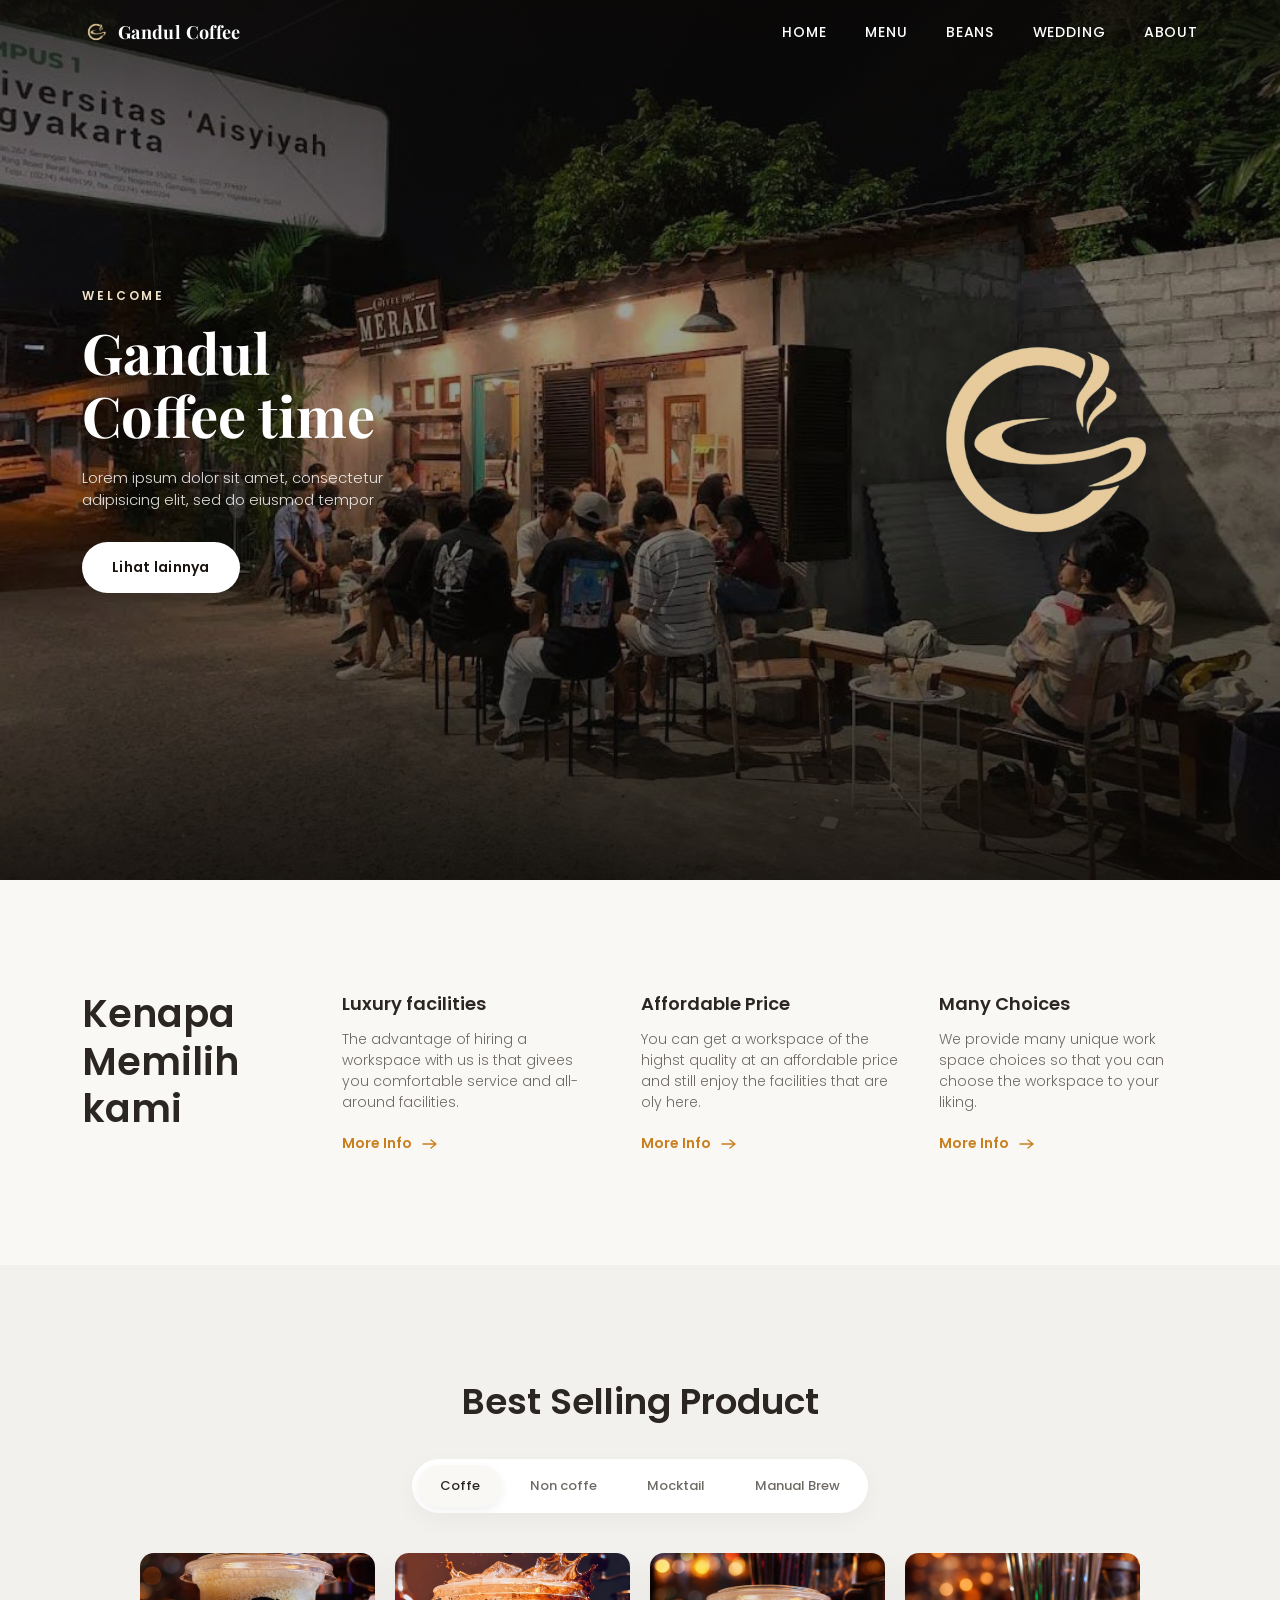
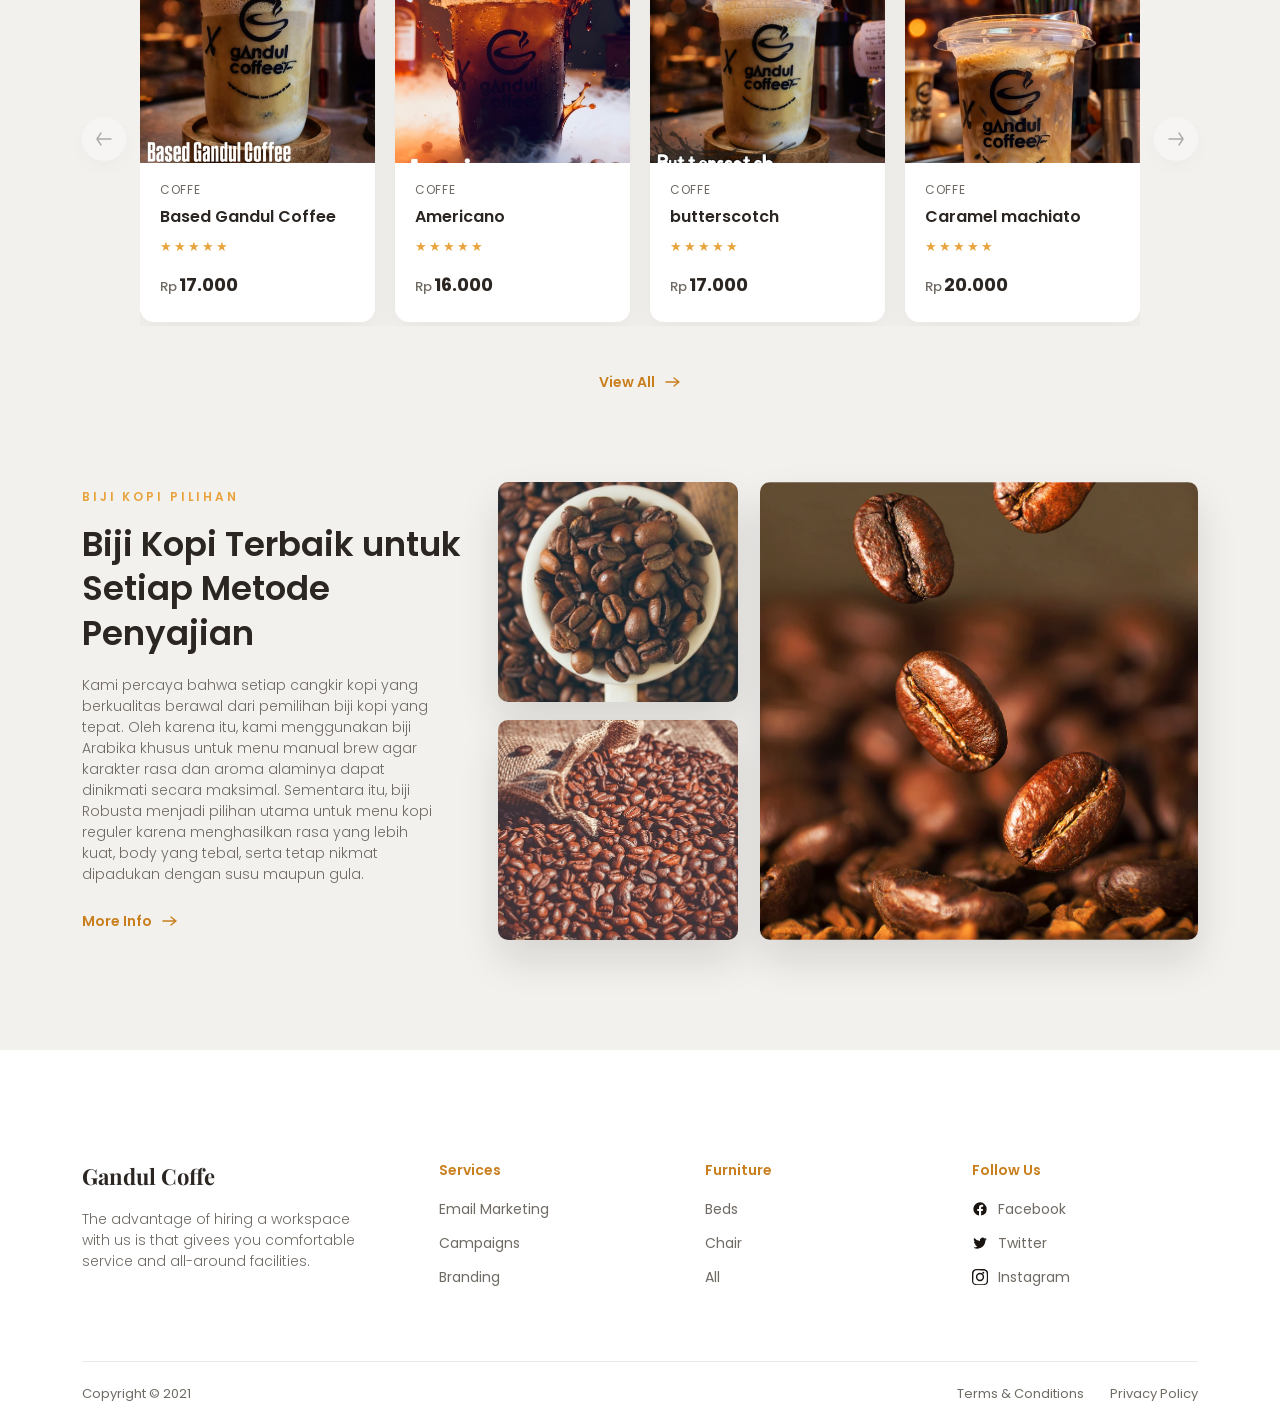
==== user/landing_page.html @ f74d9c8c "landing page" ====
<!DOCTYPE html>
<html lang="id">
<head>
<meta charset="UTF-8">
<meta name="viewport" content="width=device-width, initial-scale=1.0">
<title>Gandul Coffee Time</title>
<link rel="stylesheet" href="../css/landing_page.css">
</head>
<body>

<!-- ===================== HERO ===================== -->
<section class="hero" id="home">

  <div class="hero-slides">
    <div class="hero-slide slide-1" style="background-image: url('../img/coffe.jpeg');"></div>
    <!-- Add a second location photo, then re-add this slide:
    <div class="hero-slide slide-2" style="background-image: url('../img/hero2.jpg');"></div>
    -->
  </div>

  <header class="site-header">
    <div class="container nav-wrap">
      <a href="#home" class="nav-logo">
        <img src="../img/logo.png" alt="">
        Gandul Coffee
      </a>

      <nav class="main-nav">
        <ul>
          <li><a href="#home">Home</a></li>
          <li><a href="#menu">Menu</a></li>
          <li><a href="#beans">Beans</a></li>
          <li><a href="#wedding">Wedding</a></li>
          <li><a href="#about">About</a></li>
        </ul>
      </nav>

      <button class="nav-toggle" aria-label="Buka menu" aria-expanded="false">
        <span></span>
        <span></span>
        <span></span>
      </button>
    </div>
  </header>

  <div class="nav-backdrop"></div>

  <div class="hero-content container">
    <div class="hero-grid">
      <div class="hero-text">
        <span class="eyebrow">Welcome</span>
        <h1 class="hero-title">Gandul<br>Coffee time</h1>
        <p class="hero-desc">Lorem ipsum dolor sit amet, consectetur adipisicing elit, sed do eiusmod tempor</p>
        <button class="btn-pill">Lihat lainnya</button>
      </div>
      <div class="hero-emblem">
        <img src="../img/logo.png" alt="Logo Gandul Coffee">
      </div>
    </div>
  </div>

  <div class="hero-dots">
    <span></span>
    <span></span>
  </div>
</section>

<!-- ===================== WHY CHOOSING US ===================== -->
<section class="why-section">
  <div class="container why-grid">
    <div class="why-heading">
      <h2>Kenapa<br>Memilih kami</h2>
    </div>

    <div class="why-item">
      <h3>Luxury facilities</h3>
      <p>The advantage of hiring a workspace with us is that givees you comfortable service and all-around facilities.</p>
      <a href="#" class="link-arrow">More Info
        <svg width="16" height="10" viewBox="0 0 16 10" fill="none"><path d="M1 5h13M9 1l5 4-5 4" stroke="currentColor" stroke-width="1.4" stroke-linecap="round" stroke-linejoin="round"/></svg>
      </a>
    </div>

    <div class="why-item">
      <h3>Affordable Price</h3>
      <p>You can get a workspace of the highst quality at an affordable price and still enjoy the facilities that are oly here.</p>
      <a href="#" class="link-arrow">More Info
        <svg width="16" height="10" viewBox="0 0 16 10" fill="none"><path d="M1 5h13M9 1l5 4-5 4" stroke="currentColor" stroke-width="1.4" stroke-linecap="round" stroke-linejoin="round"/></svg>
      </a>
    </div>

    <div class="why-item">
      <h3>Many Choices</h3>
      <p>We provide many unique work space choices so that you can choose the workspace to your liking.</p>
      <a href="#" class="link-arrow">More Info
        <svg width="16" height="10" viewBox="0 0 16 10" fill="none"><path d="M1 5h13M9 1l5 4-5 4" stroke="currentColor" stroke-width="1.4" stroke-linecap="round" stroke-linejoin="round"/></svg>
      </a>
    </div>
  </div>
</section>

<!-- ===================== BEST SELLING PRODUCT ===================== -->
<section class="products-section" id="menu">
  <div class="container">
    <h2 class="section-title">Best Selling Product</h2>

    <div class="tab-pills">
      <button class="active">Coffe</button>
      <button>Non coffe</button>
      <button>Mocktail</button>
      <button>Manual Brew</button>
    </div>

    <div class="products-row">
      <button class="slider-arrow" aria-label="Previous">
        <svg width="16" height="14" viewBox="0 0 16 14" fill="none"><path d="M15 7H1M5 1L1 7l4 6" stroke="currentColor" stroke-width="1.4" stroke-linecap="round" stroke-linejoin="round"/></svg>
      </button>

      <div class="product-grid">
        <div class="product-card">
          <div class="product-img"><img src="../img/based.jpeg" alt="Sakarias Armchair"></div>
          <div class="product-info">
            <div class="product-cat">Coffe</div>
            <div class="product-name">Based Gandul Coffee</div>
            <div class="product-stars">★★★★★</div>
            <div class="product-price"><span>Rp</span>17.000</div>
          </div>
        </div>

        <div class="product-card">
          <div class="product-img"><img src="../img/americano.jpeg" alt="Baltsar Chair"></div>
          <div class="product-info">
            <div class="product-cat">Coffe</div>
            <div class="product-name">Americano</div>
            <div class="product-stars">★★★★★</div>
            <div class="product-price"><span>Rp</span>16.000</div>
          </div>
        </div>

        <div class="product-card">
          <div class="product-img"><img src="../img/butterscotch.jpeg" alt="Anjay Chair"></div>
          <div class="product-info">
            <div class="product-cat">Coffe</div>
            <div class="product-name">butterscotch</div>
            <div class="product-stars">★★★★★</div>
            <div class="product-price"><span>Rp</span>17.000</div>
          </div>
        </div>

        <div class="product-card">
          <div class="product-img"><img src="../img/machiato.jpeg" alt="Nyantuy Chair"></div>
          <div class="product-info">
            <div class="product-cat">Coffe</div>
            <div class="product-name">Caramel machiato</div>
            <div class="product-stars">★★★★★</div>
            <div class="product-price"><span>Rp</span>20.000</div>
          </div>
        </div>
      </div>

      <button class="slider-arrow" aria-label="Next">
        <svg width="16" height="14" viewBox="0 0 16 14" fill="none"><path d="M1 7h14M11 1l4 6-4 6" stroke="currentColor" stroke-width="1.4" stroke-linecap="round" stroke-linejoin="round"/></svg>
      </button>
    </div>

    <div class="view-all-wrap">
      <a href="#" class="link-arrow">View All
        <svg width="16" height="10" viewBox="0 0 16 10" fill="none"><path d="M1 5h13M9 1l5 4-5 4" stroke="currentColor" stroke-width="1.4" stroke-linecap="round" stroke-linejoin="round"/></svg>
      </a>
    </div>
  </div>
</section>

<!-- ===================== BEANS / MATERIALS ===================== -->
<section class="beans-section" id="beans">
  <div class="container beans-grid">
    <div class="beans-text">
      <span class="eyebrow">BIJI KOPI PILIHAN</span>
      <h2>Biji Kopi Terbaik untuk Setiap Metode Penyajian</h2>
      <p>Kami percaya bahwa setiap cangkir kopi yang berkualitas berawal dari pemilihan biji kopi yang tepat. Oleh karena itu, kami menggunakan biji Arabika khusus untuk menu manual brew agar karakter rasa dan aroma alaminya dapat dinikmati secara maksimal. Sementara itu, biji Robusta menjadi pilihan utama untuk menu kopi reguler karena menghasilkan rasa yang lebih kuat, body yang tebal, serta tetap nikmat dipadukan dengan susu maupun gula.</p>
      <a href="#" class="link-arrow">More Info
        <svg width="16" height="10" viewBox="0 0 16 10" fill="none"><path d="M1 5h13M9 1l5 4-5 4" stroke="currentColor" stroke-width="1.4" stroke-linecap="round" stroke-linejoin="round"/></svg>
      </a>
    </div>

    <div class="beans-stack">
      <img src="../img/robusta 2.jpg" alt="Living room furniture">
      <img src="../img/robusta 3.jpg" alt="Sofa interior">
    </div>

    <div class="beans-feature">
      <img src="../img/robusta.webp" alt="Dining table and chairs">
    </div>
  </div>
</section>

<!-- ===================== FOOTER ===================== -->
<footer class="site-footer" id="about">
  <div class="container">
    <div class="footer-grid">
      <div class="footer-brand">
        <h3>Gandul Coffe</h3>
        <p>The advantage of hiring a workspace with us is that givees you comfortable service and all-around facilities.</p>
      </div>

      <div class="footer-col">
        <h4>Services</h4>
        <ul>
          <li>Email Marketing</li>
          <li>Campaigns</li>
          <li>Branding</li>
        </ul>
      </div>

      <div class="footer-col">
        <h4>Furniture</h4>
        <ul>
          <li>Beds</li>
          <li>Chair</li>
          <li>All</li>
        </ul>
      </div>

      <div class="footer-col social">
        <h4>Follow Us</h4>
        <ul>
          <li>
            <svg viewBox="0 0 24 24"><path d="M22 12a10 10 0 1 0-11.5 9.9v-7H7.9V12h2.6V9.8c0-2.6 1.5-4 3.9-4 1.1 0 2.3.2 2.3.2v2.5h-1.3c-1.3 0-1.7.8-1.7 1.6V12h2.9l-.5 2.9h-2.4v7A10 10 0 0 0 22 12z"/></svg>
            Facebook
          </li>
          <li>
            <svg viewBox="0 0 24 24"><path d="M22 5.9c-.7.3-1.5.6-2.3.7.8-.5 1.5-1.3 1.8-2.3-.8.5-1.7.8-2.6 1a4.1 4.1 0 0 0-7 3.7A11.6 11.6 0 0 1 3.4 4.6a4.1 4.1 0 0 0 1.3 5.5c-.7 0-1.3-.2-1.9-.5v.1c0 2 1.4 3.6 3.3 4a4.1 4.1 0 0 1-1.9.1c.5 1.6 2.1 2.8 3.9 2.9A8.2 8.2 0 0 1 2 18.6a11.6 11.6 0 0 0 6.3 1.9c7.5 0 11.7-6.3 11.7-11.7v-.5c.8-.6 1.5-1.3 2-2.1z"/></svg>
            Twitter
          </li>
          <li>
            <svg viewBox="0 0 24 24"><path d="M12 2.2c3.2 0 3.6 0 4.9.1 1.2.1 2 .2 2.4.4.6.2 1.1.6 1.5 1 .4.4.8.9 1 1.5.2.5.3 1.2.4 2.4.1 1.3.1 1.7.1 4.9s0 3.6-.1 4.9c-.1 1.2-.2 2-.4 2.4a4 4 0 0 1-1 1.5c-.4.4-.9.8-1.5 1-.5.2-1.2.3-2.4.4-1.3.1-1.7.1-4.9.1s-3.6 0-4.9-.1c-1.2-.1-2-.2-2.4-.4a4 4 0 0 1-1.5-1 4 4 0 0 1-1-1.5c-.2-.5-.3-1.2-.4-2.4C2.1 15.6 2.1 15.2 2.1 12s0-3.6.1-4.9c.1-1.2.2-2 .4-2.4.2-.6.6-1.1 1-1.5.4-.4.9-.8 1.5-1 .5-.2 1.2-.3 2.4-.4 1.3-.1 1.7-.1 4.9-.1zM12 0C8.7 0 8.3 0 7 .1c-1.3.1-2.2.2-3 .5-.8.3-1.5.7-2.2 1.4C1.1 2.7.7 3.4.4 4.2c-.3.8-.4 1.7-.5 3C-.1 8.5-.1 8.9-.1 12.2s0 3.7.1 5c.1 1.3.2 2.2.5 3 .3.8.7 1.5 1.4 2.2.7.7 1.4 1.1 2.2 1.4.8.3 1.7.4 3 .5 1.3.1 1.7.1 5 .1s3.7 0 5-.1c1.3-.1 2.2-.2 3-.5.8-.3 1.5-.7 2.2-1.4.7-.7 1.1-1.4 1.4-2.2.3-.8.4-1.7.5-3 .1-1.3.1-1.7.1-5s0-3.7-.1-5c-.1-1.3-.2-2.2-.5-3a5.8 5.8 0 0 0-1.4-2.2A5.8 5.8 0 0 0 20 .6c-.8-.3-1.7-.4-3-.5C15.7 0 15.3 0 12 0z"/><path d="M12 5.8a6.2 6.2 0 1 0 0 12.4 6.2 6.2 0 0 0 0-12.4zm0 10.2a4 4 0 1 1 0-8 4 4 0 0 1 0 8zM18.4 5.6a1.4 1.4 0 1 1-2.9 0 1.4 1.4 0 0 1 2.9 0z"/></svg>
            Instagram
          </li>
        </ul>
      </div>
    </div>

    <div class="footer-bottom">
      <div>Copyright © 2021</div>
      <div class="footer-bottom-links">
        <a href="#">Terms &amp; Conditions</a>
        <a href="#">Privacy Policy</a>
      </div>
    </div>
  </div>
</footer>

<script src="../js/landing_page.js"></script>
</body>
</html>
---- css/landing_page.css ----
/* ===================================
   Gandul Coffee — Landing Page Styles
   Mobile-first base, enhanced for tablet & desktop
   =================================== */

@import url('https://fonts.googleapis.com/css2?family=Playfair+Display:wght@500;600;700;800&family=Poppins:wght@300;400;500;600;700&display=swap');

:root {
  --color-dark: #1a1410;
  --color-cream: #faf8f5;
  --color-text: #2b2622;
  --color-text-muted: #6f6a64;
  --color-accent: #e8a33d;
  --color-accent-dark: #c97f1e;
  --color-card-bg: #ffffff;
  --color-section-bg: #f3f1ee;
  --font-display: 'Playfair Display', serif;
  --font-body: 'Poppins', sans-serif;
  --max-width: 1180px;

  /* spacing scale — shrinks automatically on small screens via clamp() */
  --section-pad: clamp(56px, 9vw, 110px);
  --container-pad: clamp(20px, 5vw, 32px);
}

* {
  margin: 0;
  padding: 0;
  box-sizing: border-box;
}

html {
  scroll-behavior: smooth;
}

body {
  font-family: var(--font-body);
  color: var(--color-text);
  background: var(--color-cream);
  line-height: 1.5;
  -webkit-font-smoothing: antialiased;
  overflow-x: hidden;
}

img {
  max-width: 100%;
  display: block;
}

a {
  text-decoration: none;
  color: inherit;
}

ul {
  list-style: none;
}

button {
  font-family: inherit;
}

:focus-visible {
  outline: 2px solid var(--color-accent);
  outline-offset: 3px;
}

.container {
  max-width: var(--max-width);
  margin: 0 auto;
  padding: 0 var(--container-pad);
}

.eyebrow {
  font-size: 12px;
  letter-spacing: 0.24em;
  text-transform: uppercase;
  font-weight: 600;
  color: var(--color-accent);
}

.link-arrow {
  display: inline-flex;
  align-items: center;
  gap: 10px;
  font-size: 14px;
  font-weight: 600;
  color: var(--color-accent-dark);
}

.link-arrow svg {
  transition: transform 0.25s ease;
  flex-shrink: 0;
}

.link-arrow:hover svg {
  transform: translateX(5px);
}

/* ===================================
   Header / Navigation
   =================================== */

.site-header {
  position: fixed;
  top: 0;
  left: 0;
  right: 0;
  z-index: 100;
  padding: 18px 0;
  transition: background 0.3s ease, padding 0.3s ease, box-shadow 0.3s ease;
}

.site-header.is-scrolled {
  background: rgba(26, 20, 16, 0.92);
  backdrop-filter: blur(8px);
  padding: 12px 0;
  box-shadow: 0 6px 20px rgba(0, 0, 0, 0.15);
}

.nav-wrap {
  display: flex;
  align-items: center;
  justify-content: space-between;
}

.nav-logo {
  display: flex;
  align-items: center;
  gap: 8px;
  color: #fff;
  font-family: var(--font-display);
  font-weight: 700;
  font-size: 18px;
  letter-spacing: 0.02em;
  z-index: 110;
}

.nav-logo img {
  width: 28px;
  height: 28px;
  object-fit: contain;
}

.nav-toggle {
  display: none;
  width: 40px;
  height: 40px;
  border: none;
  background: transparent;
  cursor: pointer;
  position: relative;
  z-index: 110;
  flex-direction: column;
  align-items: center;
  justify-content: center;
  gap: 5px;
}

.nav-toggle span {
  width: 24px;
  height: 2px;
  background: #fff;
  border-radius: 2px;
  transition: transform 0.3s ease, opacity 0.3s ease;
}

.nav-toggle.is-active span:nth-child(1) {
  transform: translateY(7px) rotate(45deg);
}

.nav-toggle.is-active span:nth-child(2) {
  opacity: 0;
}

.nav-toggle.is-active span:nth-child(3) {
  transform: translateY(-7px) rotate(-45deg);
}

.main-nav ul {
  display: flex;
  gap: clamp(20px, 3vw, 48px);
}

.main-nav a {
  color: #fff;
  font-size: 14px;
  font-weight: 500;
  letter-spacing: 0.06em;
  text-transform: uppercase;
  position: relative;
  padding-bottom: 4px;
}

.main-nav a::after {
  content: '';
  position: absolute;
  left: 0;
  bottom: 0;
  width: 0;
  height: 1px;
  background: var(--color-accent);
  transition: width 0.25s ease;
}

.main-nav a:hover::after {
  width: 100%;
}

/* ===================================
   Hero / Auto-sliding background
   =================================== */

.hero {
  position: relative;
  height: 100vh;
  min-height: 540px;
  max-height: 880px;
  overflow: hidden;
  display: flex;
  align-items: center;
}

.hero-slides {
  position: absolute;
  inset: 0;
  z-index: 0;
}

.hero-slide {
  position: absolute;
  inset: 0;
  background-size: cover;
  background-position: center;
  opacity: 0;
}

/* Single-photo mode: a slow continuous Ken Burns drift keeps the hero
   feeling alive even with only one location photo available. Add a
   second .hero-slide (slide-2) + matching image and this rule set
   automatically turns into a real two-slide crossfade — see js/landing_page.js */
.hero-slide.is-only-slide {
  opacity: 1;
  animation: kenBurns 18s ease-in-out infinite alternate;
}

.hero-slide.slide-1.has-sibling {
  animation: heroFade 14s infinite;
  animation-delay: 0s;
}

.hero-slide.slide-2.has-sibling {
  animation: heroFade 14s infinite;
  animation-delay: 7s;
}

@keyframes heroFade {
  0%    { opacity: 0; transform: scale(1.06); }
  4%    { opacity: 1; transform: scale(1.06); }
  46%   { opacity: 1; transform: scale(1.12); }
  50%   { opacity: 0; transform: scale(1.12); }
  100%  { opacity: 0; transform: scale(1.06); }
}

@keyframes kenBurns {
  0%   { transform: scale(1.04) translate(0, 0); }
  100% { transform: scale(1.14) translate(-1.5%, -1%); }
}

.hero::before {
  content: '';
  position: absolute;
  inset: 0;
  background: linear-gradient(
    180deg,
    rgba(10, 8, 6, 0.8) 0%,
    rgba(10, 8, 6, 0.38) 32%,
    rgba(10, 8, 6, 0.5) 70%,
    rgba(10, 8, 6, 0.85) 100%
  );
  z-index: 1;
}

.hero-dots {
  position: absolute;
  bottom: 22px;
  left: 50%;
  transform: translateX(-50%);
  display: flex;
  gap: 10px;
  z-index: 3;
}

.hero-dots span {
  width: 7px;
  height: 7px;
  border-radius: 50%;
  background: rgba(255, 255, 255, 0.4);
}

.hero-dots.has-sibling span {
  animation: dotPulse 14s infinite;
}

.hero-dots span:nth-child(1) { animation-delay: 0s; }
.hero-dots span:nth-child(2) { animation-delay: 7s; }

@keyframes dotPulse {
  0%   { background: var(--color-accent); width: 22px; border-radius: 4px; }
  46%  { background: var(--color-accent); width: 22px; border-radius: 4px; }
  50%  { background: rgba(255,255,255,0.4); width: 7px; border-radius: 50%; }
  96%  { background: rgba(255,255,255,0.4); width: 7px; border-radius: 50%; }
  100% { background: rgba(255,255,255,0.4); width: 7px; border-radius: 50%; }
}

.hero-content {
  position: relative;
  z-index: 2;
  width: 100%;
}

.hero-grid {
  display: grid;
  grid-template-columns: 1.4fr 1fr;
  align-items: center;
  gap: 24px;
}

.hero-text {
  max-width: 480px;
}

.hero-text .eyebrow {
  color: #f1e3c8;
  display: block;
  margin-bottom: 16px;
}

.hero-title {
  font-family: var(--font-display);
  font-weight: 700;
  font-size: clamp(34px, 6vw, 56px);
  line-height: 1.12;
  color: #fff;
  margin-bottom: 20px;
}

.hero-desc {
  color: rgba(255, 255, 255, 0.85);
  font-size: 15px;
  font-weight: 300;
  max-width: 360px;
  margin-bottom: 30px;
}

.btn-pill {
  display: inline-block;
  background: #fff;
  color: var(--color-dark);
  padding: 15px 30px;
  border-radius: 40px;
  font-size: 14px;
  font-weight: 600;
  letter-spacing: 0.02em;
  border: none;
  cursor: pointer;
  min-height: 48px;
  transition: background 0.25s ease, color 0.25s ease, transform 0.25s ease;
}

.btn-pill:hover {
  background: var(--color-accent);
  color: #fff;
  transform: translateY(-2px);
}

/* Emblem — kept deliberately small and quiet so it reads as a mark,
   not a second logo competing with the wordmark */
.hero-emblem {
  display: flex;
  justify-content: center;
  width: 320px;
  height: 320px;
  justify-self: end;
}

.hero-emblem img {
  width: 100%;
  height: 100%;
  object-fit: contain;
  filter: drop-shadow(0 6px 16px rgba(0, 0, 0, 0.35));
}

/* ===================================
   Why Choosing Us
   =================================== */

.why-section {
  padding: var(--section-pad) 0;
  background: var(--color-cream);
}

.why-grid {
  display: grid;
  grid-template-columns: 0.85fr 1fr 1fr 1fr;
  gap: 40px;
  align-items: start;
}

.why-heading h2 {
  font-family: var(--font-body);
  font-size: clamp(28px, 4vw, 38px);
  font-weight: 600;
  line-height: 1.25;
  color: var(--color-text);
}

.why-item h3 {
  font-size: 18px;
  font-weight: 600;
  margin-bottom: 12px;
}

.why-item p {
  font-size: 14px;
  color: var(--color-text-muted);
  font-weight: 300;
  margin-bottom: 18px;
}

/* ===================================
   Best Selling Product
   =================================== */

.products-section {
  background: var(--color-section-bg);
  padding: var(--section-pad) 0 calc(var(--section-pad) * 0.8);
}

.section-title {
  text-align: center;
  font-family: var(--font-body);
  font-size: clamp(26px, 4vw, 36px);
  font-weight: 600;
  margin-bottom: 30px;
}

.tab-pills {
  display: flex;
  justify-content: flex-start;
  gap: 6px;
  background: #fff;
  width: fit-content;
  max-width: 100%;
  margin: 0 auto 40px;
  padding: 6px;
  border-radius: 40px;
  box-shadow: 0 8px 24px rgba(0, 0, 0, 0.04);
  overflow-x: auto;
  -ms-overflow-style: none;
  scrollbar-width: none;
}

.tab-pills::-webkit-scrollbar {
  display: none;
}

.tab-pills button {
  border: none;
  background: transparent;
  padding: 11px 22px;
  border-radius: 40px;
  font-family: var(--font-body);
  font-size: 13px;
  font-weight: 500;
  color: var(--color-text-muted);
  cursor: pointer;
  white-space: nowrap;
  transition: background 0.25s ease, color 0.25s ease;
}

.tab-pills button.active {
  background: var(--color-cream);
  color: var(--color-text);
  box-shadow: 0 4px 10px rgba(0, 0, 0, 0.06);
}

.products-row {
  position: relative;
  display: flex;
  align-items: center;
  gap: 14px;
}

.product-grid {
  flex: 1;
  display: grid;
  grid-auto-flow: column;
  grid-auto-columns: minmax(220px, 1fr);
  gap: 20px;
  overflow-x: auto;
  scroll-snap-type: x mandatory;
  scroll-behavior: smooth;
  padding-bottom: 4px;
  -ms-overflow-style: none;
  scrollbar-width: none;
}

.product-grid::-webkit-scrollbar {
  display: none;
}

.product-card {
  scroll-snap-align: start;
  background: var(--color-card-bg);
  border-radius: 14px;
  overflow: hidden;
  box-shadow: 0 10px 30px rgba(20, 15, 10, 0.05);
  transition: transform 0.3s ease, box-shadow 0.3s ease;
}

.product-card:hover {
  transform: translateY(-6px);
  box-shadow: 0 18px 36px rgba(20, 15, 10, 0.1);
}

.product-img {
  height: 210px;
  display: flex;
  align-items: center;
  justify-content: center;
  background: #f6f4f1;
  overflow: hidden;
}

.product-img img {
  width: 100%;
  height: 100%;
  object-fit: cover;
}

.product-info {
  padding: 18px 20px 24px;
}

.product-cat {
  font-size: 12px;
  color: var(--color-text-muted);
  text-transform: uppercase;
  letter-spacing: 0.06em;
  margin-bottom: 6px;
}

.product-name {
  font-size: 16px;
  font-weight: 600;
  margin-bottom: 8px;
}

.product-stars {
  color: var(--color-accent);
  font-size: 13px;
  margin-bottom: 14px;
  letter-spacing: 2px;
}

.product-price {
  font-size: 18px;
  font-weight: 700;
}

.product-price span {
  font-size: 13px;
  font-weight: 500;
  color: var(--color-text-muted);
  margin-right: 2px;
}

.slider-arrow {
  flex-shrink: 0;
  width: 44px;
  height: 44px;
  border-radius: 50%;
  background: #fff;
  border: none;
  display: flex;
  align-items: center;
  justify-content: center;
  cursor: pointer;
  box-shadow: 0 8px 20px rgba(0, 0, 0, 0.07);
  transition: background 0.25s ease, color 0.25s ease, opacity 0.25s ease;
  color: var(--color-text);
}

.slider-arrow:hover {
  background: var(--color-accent);
  color: #fff;
}

.slider-arrow:disabled {
  opacity: 0.35;
  cursor: default;
  background: #fff;
  color: var(--color-text);
}

.view-all-wrap {
  text-align: center;
  margin-top: 44px;
}

.view-all-wrap .link-arrow {
  justify-content: center;
}

/* ===================================
   Beans / Materials section
   =================================== */

.beans-section {
  background: var(--color-section-bg);
  padding: 0 0 var(--section-pad);
}

.beans-grid {
  display: grid;
  grid-template-columns: 0.9fr 0.55fr 1fr;
  gap: 22px;
  align-items: center;
}

.beans-text .eyebrow {
  margin-bottom: 16px;
  display: block;
}

.beans-text h2 {
  font-family: var(--font-body);
  font-size: clamp(24px, 3.6vw, 34px);
  font-weight: 600;
  line-height: 1.3;
  margin-bottom: 20px;
}

.beans-text p {
  font-size: 14px;
  color: var(--color-text-muted);
  font-weight: 300;
  max-width: 360px;
  margin-bottom: 24px;
}

.beans-stack {
  display: flex;
  flex-direction: column;
  gap: 18px;
}

.beans-stack img,
.beans-feature img {
  border-radius: 10px;
  box-shadow: 0 20px 40px rgba(20, 15, 10, 0.12);
}

.beans-stack img {
  height: 220px;
  width: 100%;
  object-fit: cover;
}

.beans-feature img {
  height: 458px;
  width: 100%;
  object-fit: cover;
}

/* ===================================
   Footer
   =================================== */

.site-footer {
  background: #fff;
  padding: var(--section-pad) 0 0;
}

.footer-grid {
  display: grid;
  grid-template-columns: 1.4fr 1fr 1fr 1fr;
  gap: 40px;
  padding-bottom: 60px;
}

.footer-brand h3 {
  font-family: var(--font-display);
  font-size: 22px;
  font-weight: 700;
  margin-bottom: 16px;
}

.footer-brand p {
  font-size: 14px;
  color: var(--color-text-muted);
  font-weight: 300;
  max-width: 280px;
}

.footer-col h4 {
  font-size: 14px;
  font-weight: 600;
  color: var(--color-accent-dark);
  margin-bottom: 18px;
}

.footer-col ul li {
  margin-bottom: 13px;
  font-size: 14px;
  color: var(--color-text-muted);
}

.footer-col.social ul li {
  display: flex;
  align-items: center;
  gap: 10px;
}

.footer-col.social svg {
  width: 16px;
  height: 16px;
  fill: var(--color-dark);
  flex-shrink: 0;
}

.footer-bottom {
  border-top: 1px solid #ece9e4;
  padding: 22px 0;
  display: flex;
  align-items: center;
  justify-content: space-between;
  font-size: 13px;
  color: var(--color-text-muted);
  gap: 14px;
  flex-wrap: wrap;
}

.footer-bottom-links {
  display: flex;
  gap: 26px;
}

/* ===================================
   Responsive — Tablet (≤1024px)
   =================================== */

@media (max-width: 1024px) {
  .why-grid { grid-template-columns: 1fr 1fr; gap: 32px 28px; }
  .beans-grid { grid-template-columns: 1fr 1fr; }
  .beans-feature { grid-column: 1 / -1; }
  .beans-feature img { height: 320px; }
  .footer-grid { grid-template-columns: 1fr 1fr; gap: 36px 24px; }
  .product-grid { grid-auto-columns: minmax(200px, 46%); }
}

/* ===================================
   Responsive — Nav switches to hamburger (≤860px)
   =================================== */

@media (max-width: 860px) {
  .nav-toggle {
    display: flex;
  }

  .main-nav {
    position: fixed;
    top: 0;
    right: 0;
    height: 100vh;
    width: min(78vw, 320px);
    background: rgba(20, 15, 11, 0.98);
    backdrop-filter: blur(10px);
    transform: translateX(100%);
    transition: transform 0.35s ease;
    display: flex;
    align-items: center;
    justify-content: center;
    z-index: 105;
  }

  .main-nav.is-open {
    transform: translateX(0);
  }

  .main-nav ul {
    flex-direction: column;
    align-items: flex-start;
    gap: 28px;
    padding: 0 44px;
  }

  .main-nav a {
    font-size: 16px;
  }

  .nav-backdrop {
    position: fixed;
    inset: 0;
    background: rgba(0, 0, 0, 0.45);
    opacity: 0;
    pointer-events: none;
    transition: opacity 0.3s ease;
    z-index: 104;
  }

  .nav-backdrop.is-open {
    opacity: 1;
    pointer-events: auto;
  }
}

/* ===================================
   Responsive — Mobile (≤720px)
   =================================== */

@media (max-width: 720px) {
  .hero { min-height: 580px; }

  .hero-grid {
    grid-template-columns: 1fr;
    justify-items: center;
    text-align: center;
    gap: 22px;
  }

  .hero-text {
    max-width: 440px;
  }

  .hero-desc { margin-left: auto; margin-right: auto; }

  .hero-emblem {
    width: 56px;
    height: 56px;
    justify-self: center;
    order: -1;
  }

  .why-grid { grid-template-columns: 1fr; gap: 36px; }
  .why-heading { margin-bottom: 4px; }

  .tab-pills { width: 100%; justify-content: flex-start; }

  .product-grid { grid-auto-columns: minmax(72%, 1fr); }

  .beans-grid { grid-template-columns: 1fr; }
  .beans-stack { flex-direction: row; }
  .beans-stack img { height: 160px; }
  .beans-feature img { height: 260px; }
  .beans-text p { max-width: none; }

  .footer-grid { grid-template-columns: 1fr; gap: 36px; padding-bottom: 40px; }
  .footer-bottom { flex-direction: column; text-align: center; }
  .footer-bottom-links { gap: 22px; }
}

/* ===================================
   Responsive — Small phones (≤420px)
   =================================== */

@media (max-width: 420px) {
  .beans-stack { flex-direction: column; }
  .beans-stack img { height: 180px; }
  .slider-arrow { width: 38px; height: 38px; }
}

/* ===================================
   Reduced motion
   =================================== */

@media (prefers-reduced-motion: reduce) {
  .hero-slide,
  .hero-dots span,
  .main-nav,
  .product-card,
  .btn-pill {
    animation: none !important;
    transition: none !important;
  }
}
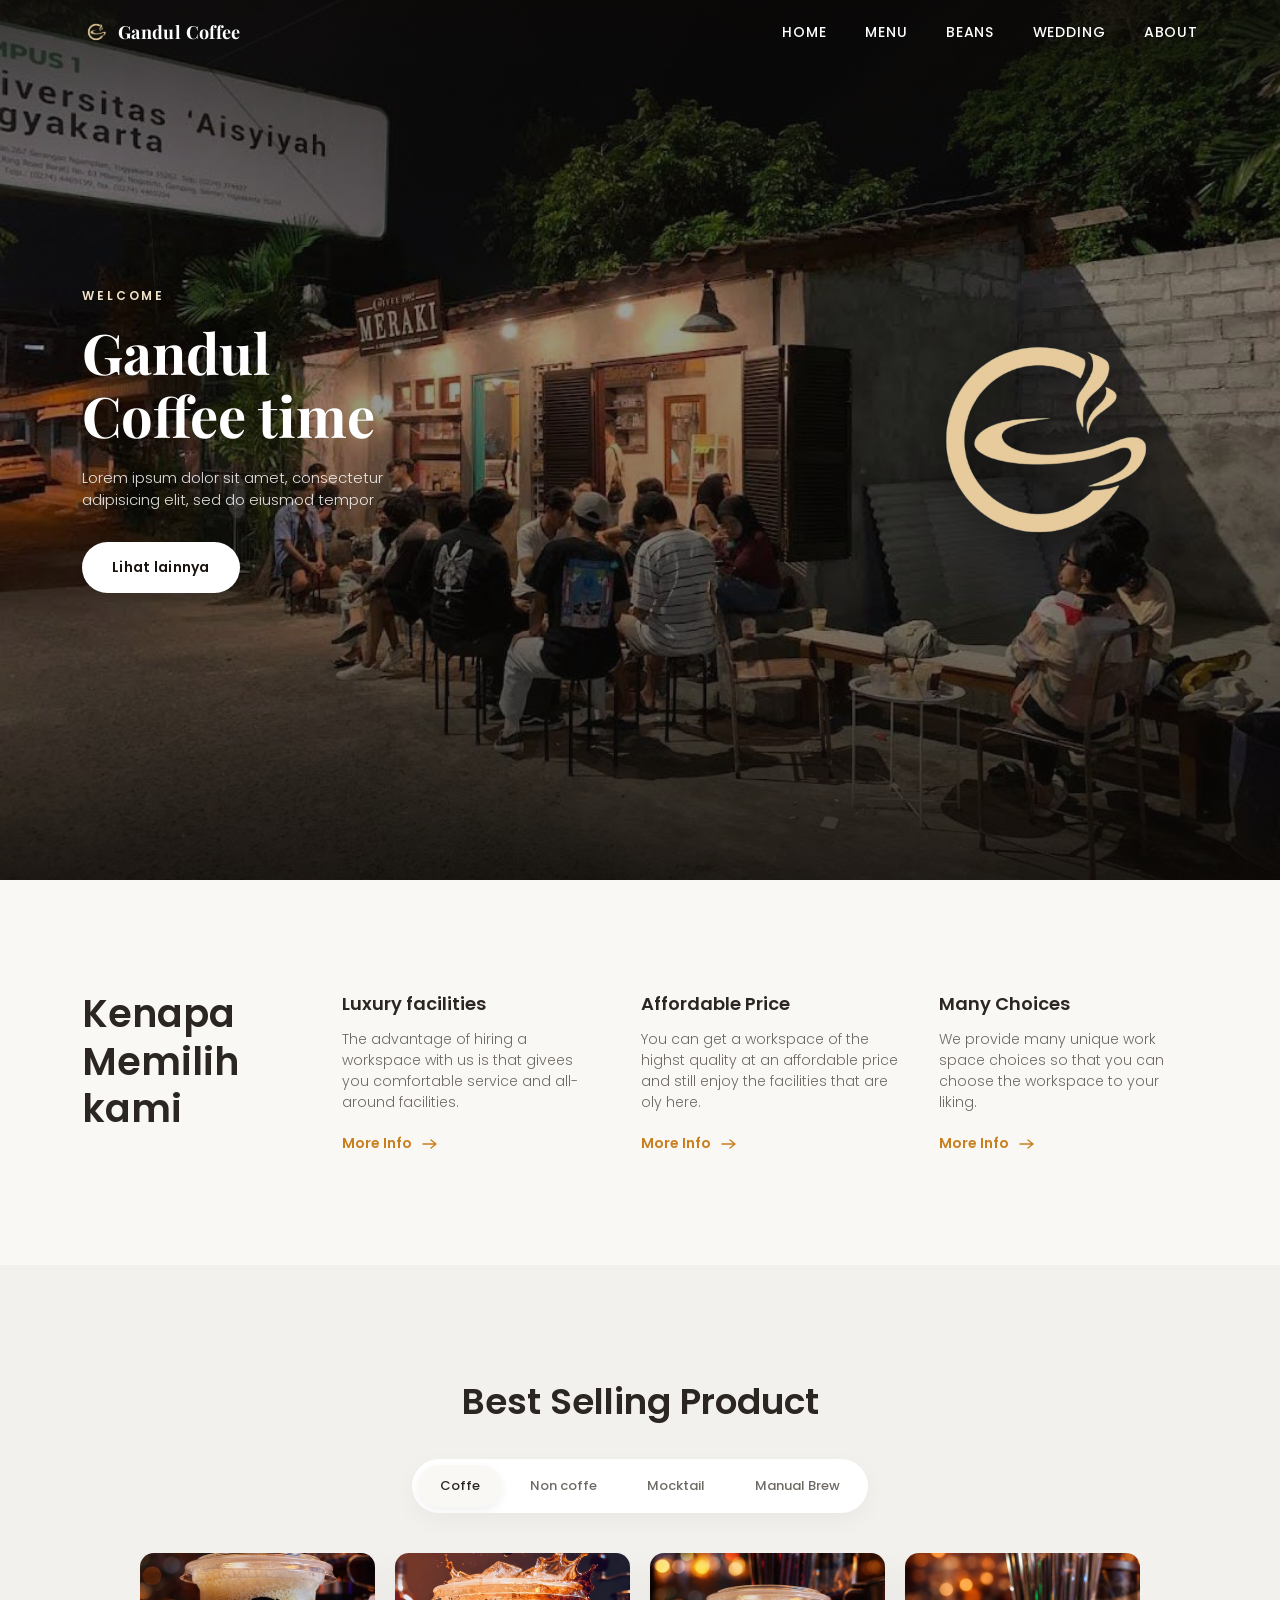
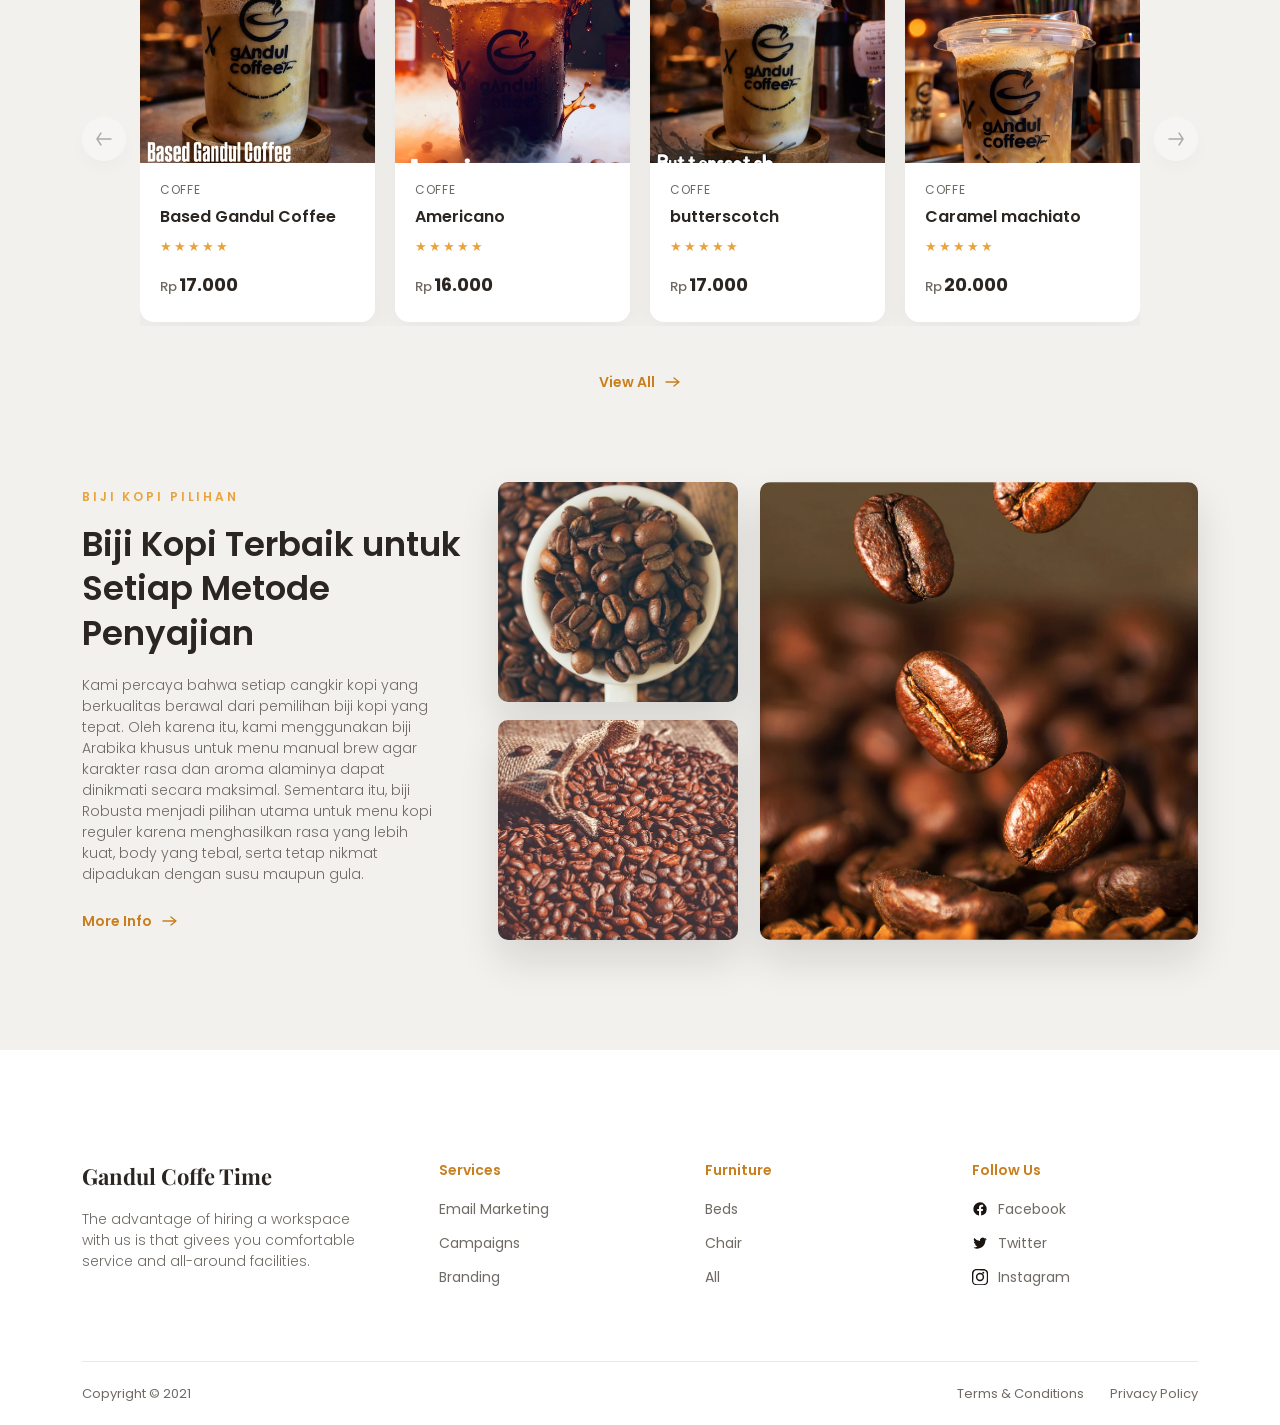
==== commit 2a61d003: "update" ====
--- a/user/landing_page.html
+++ b/user/landing_page.html
@@ -163,7 +163,7 @@
     </div>
 
     <div class="view-all-wrap">
-      <a href="#" class="link-arrow">View All
+      <a href="menu.html" class="link-arrow">View All
         <svg width="16" height="10" viewBox="0 0 16 10" fill="none"><path d="M1 5h13M9 1l5 4-5 4" stroke="currentColor" stroke-width="1.4" stroke-linecap="round" stroke-linejoin="round"/></svg>
       </a>
     </div>
@@ -198,7 +198,7 @@
   <div class="container">
     <div class="footer-grid">
       <div class="footer-brand">
-        <h3>Gandul Coffe</h3>
+        <h3>Gandul Coffe Time</h3>
         <p>The advantage of hiring a workspace with us is that givees you comfortable service and all-around facilities.</p>
       </div>
 
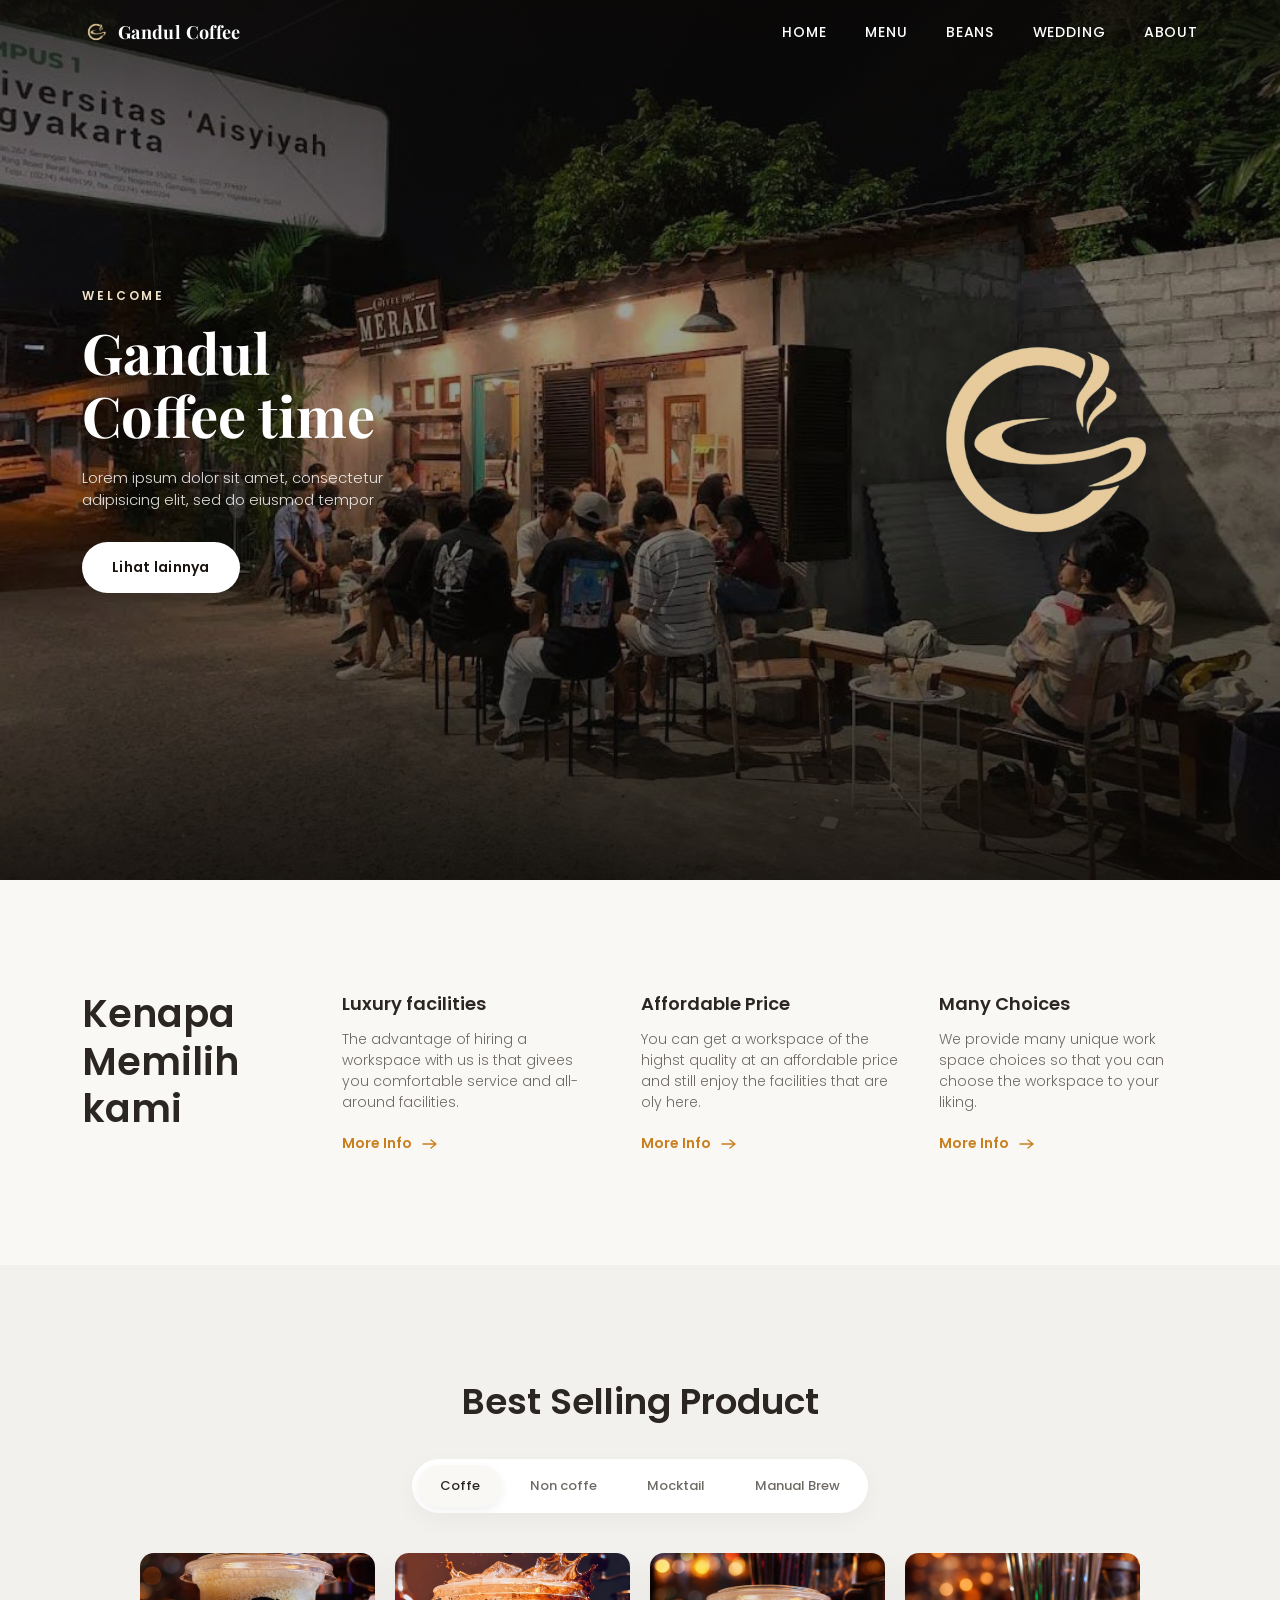
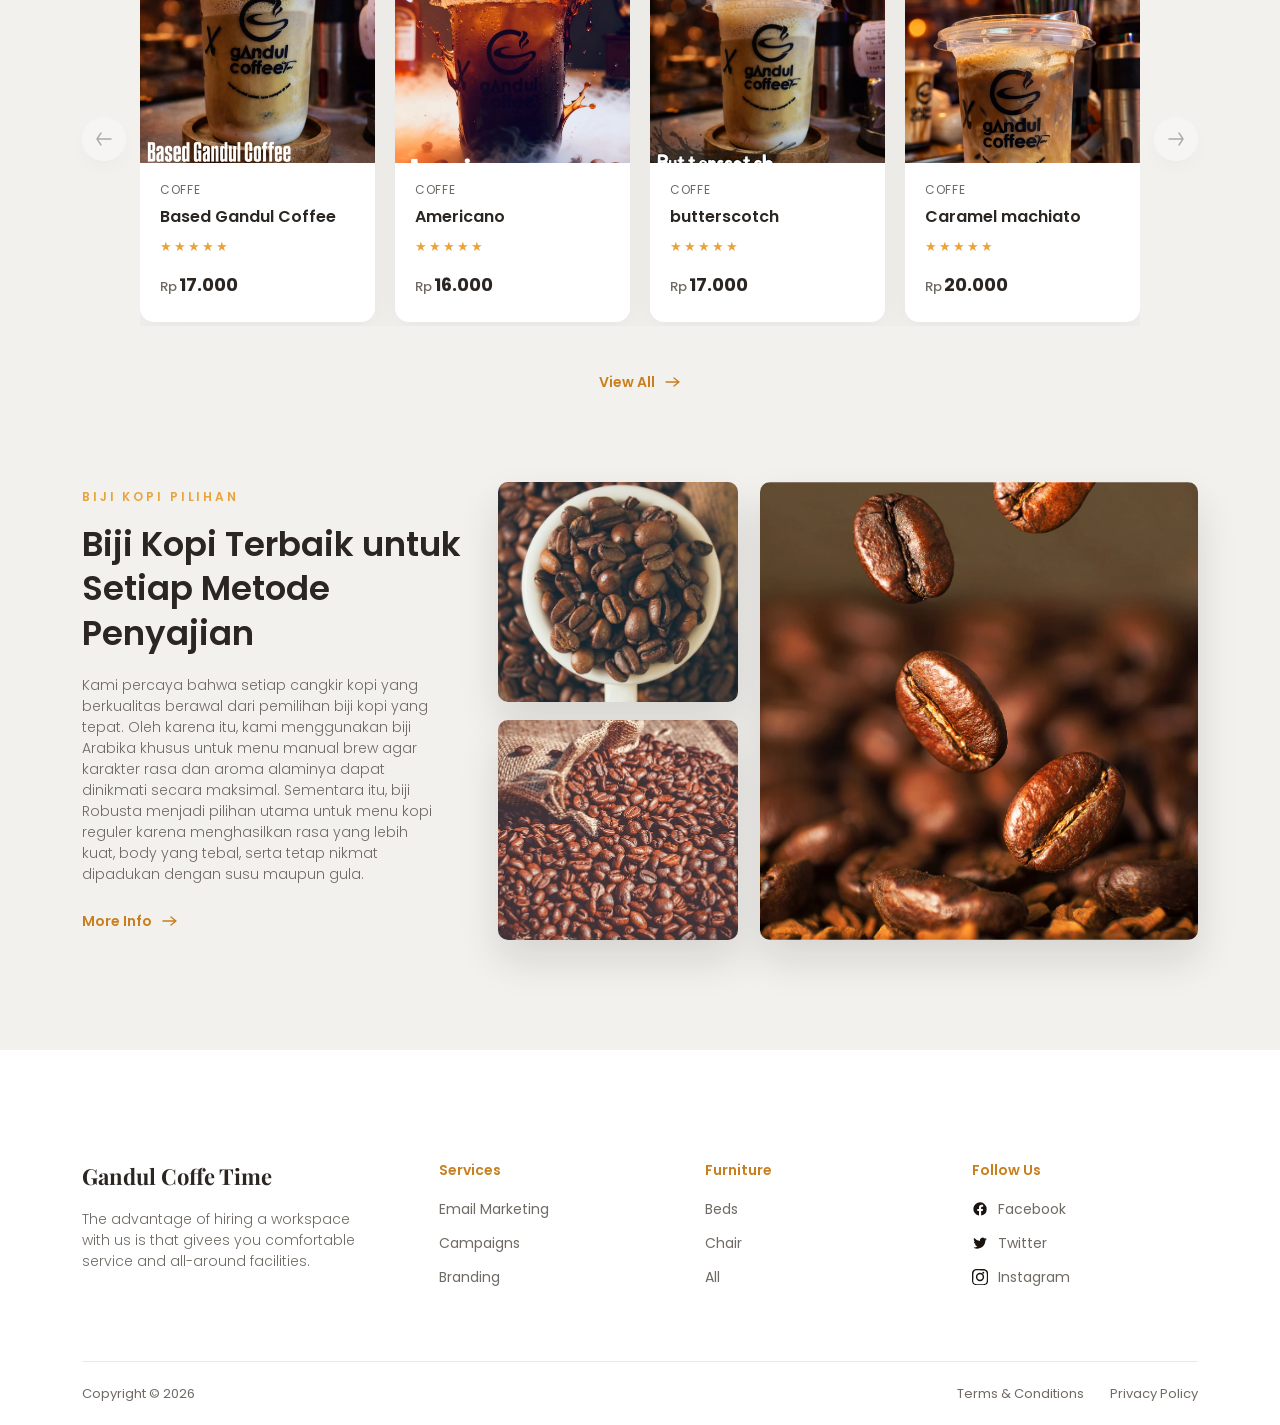
==== commit 3b1bd28c: "update wedding" ====
--- a/user/landing_page.html
+++ b/user/landing_page.html
@@ -30,7 +30,7 @@
           <li><a href="#home">Home</a></li>
           <li><a href="#menu">Menu</a></li>
           <li><a href="#beans">Beans</a></li>
-          <li><a href="#wedding">Wedding</a></li>
+          <li><a href="wedding.html">Wedding</a></li>
           <li><a href="#about">About</a></li>
         </ul>
       </nav>
@@ -240,7 +240,7 @@
     </div>
 
     <div class="footer-bottom">
-      <div>Copyright © 2021</div>
+      <div>Copyright © 2026</div>
       <div class="footer-bottom-links">
         <a href="#">Terms &amp; Conditions</a>
         <a href="#">Privacy Policy</a>
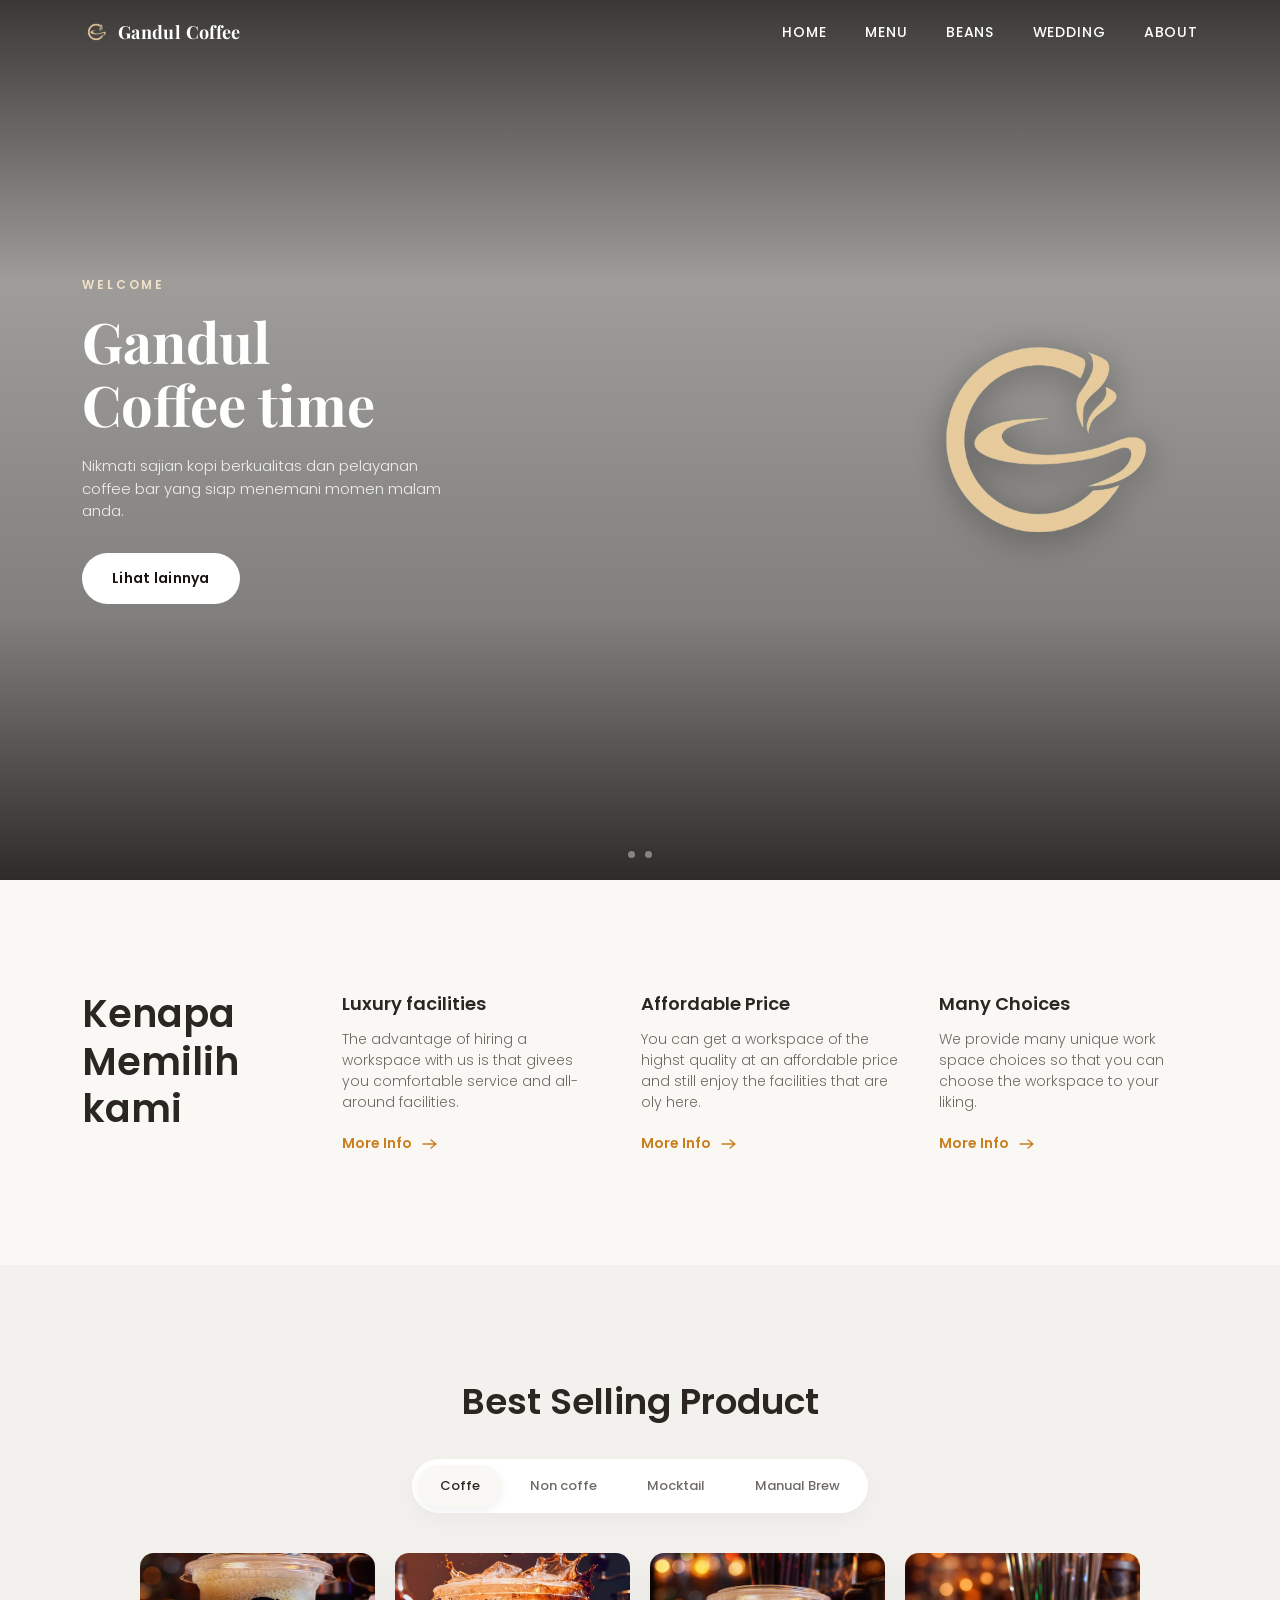
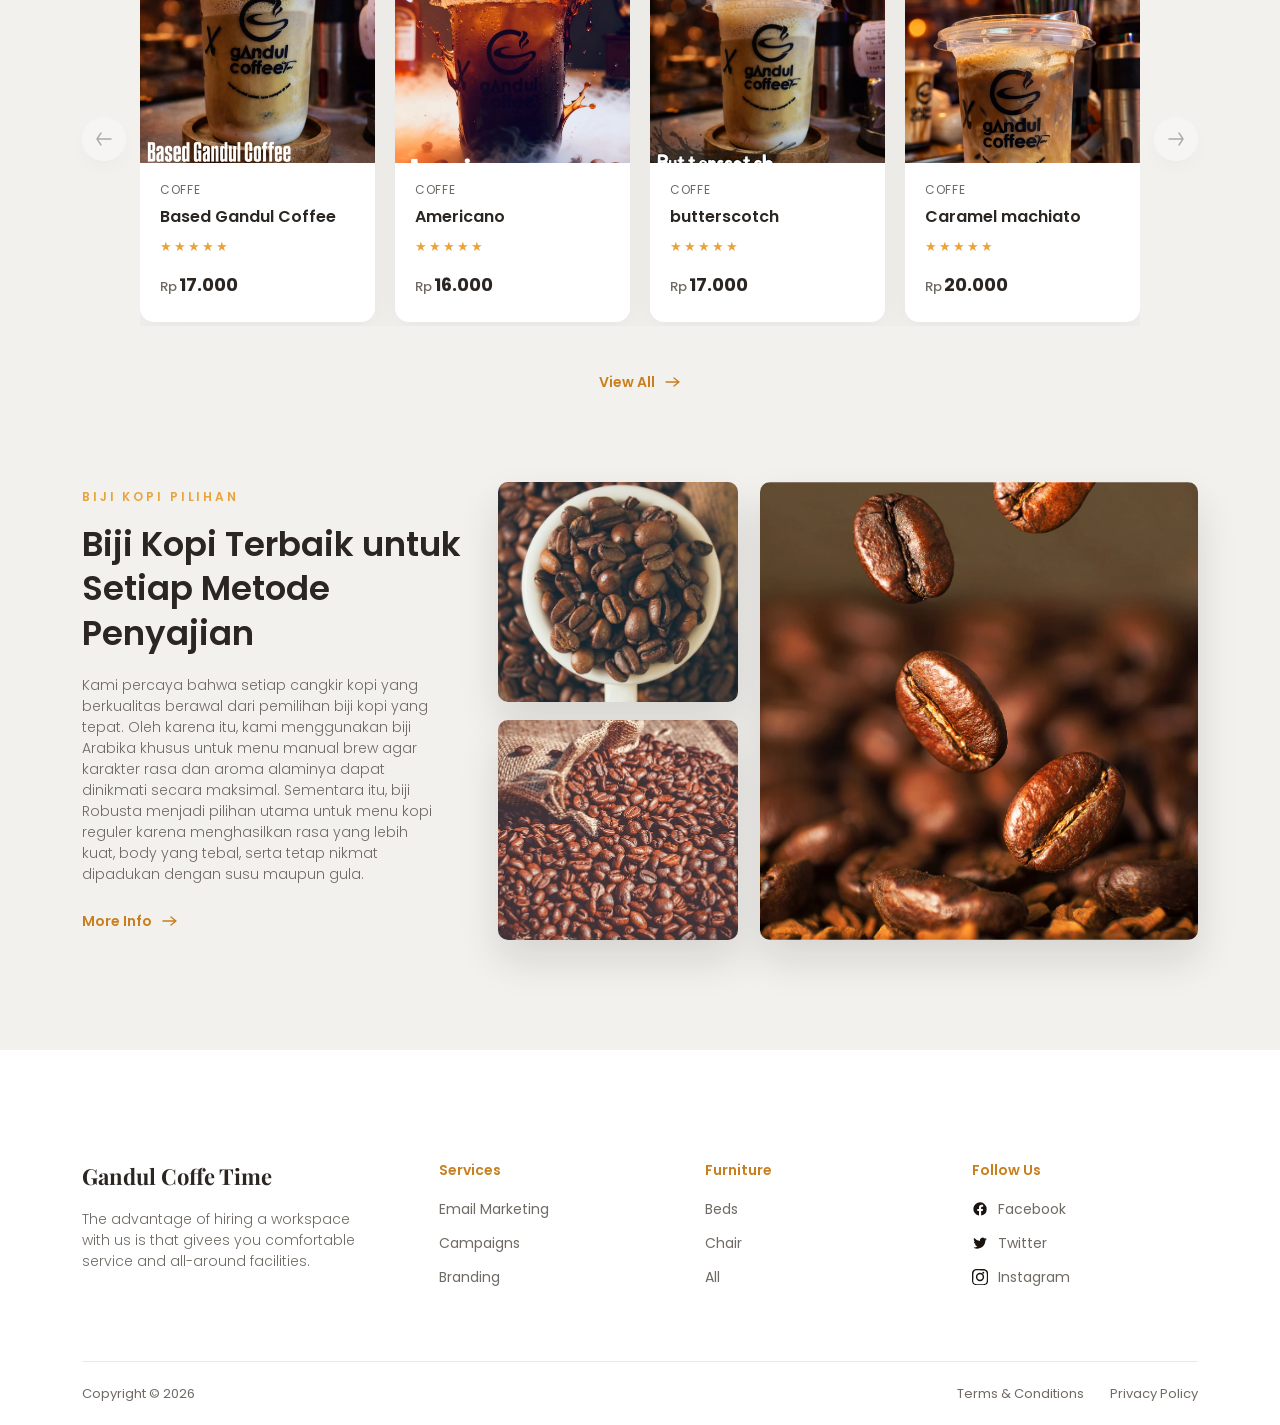
==== commit 1cc560c5: "wedding" ====
--- a/user/landing_page.html
+++ b/user/landing_page.html
@@ -13,9 +13,7 @@
 
   <div class="hero-slides">
     <div class="hero-slide slide-1" style="background-image: url('../img/coffe.jpeg');"></div>
-    <!-- Add a second location photo, then re-add this slide:
-    <div class="hero-slide slide-2" style="background-image: url('../img/hero2.jpg');"></div>
-    -->
+    <div class="hero-slide slide-2" style="background-image: url('../img/land.jpeg');"></div>
   </div>
 
   <header class="site-header">
@@ -50,7 +48,7 @@
       <div class="hero-text">
         <span class="eyebrow">Welcome</span>
         <h1 class="hero-title">Gandul<br>Coffee time</h1>
-        <p class="hero-desc">Lorem ipsum dolor sit amet, consectetur adipisicing elit, sed do eiusmod tempor</p>
+        <p class="hero-desc">Nikmati sajian kopi berkualitas dan pelayanan coffee bar yang siap menemani momen malam anda.</p>
         <button class="btn-pill">Lihat lainnya</button>
       </div>
       <div class="hero-emblem">
